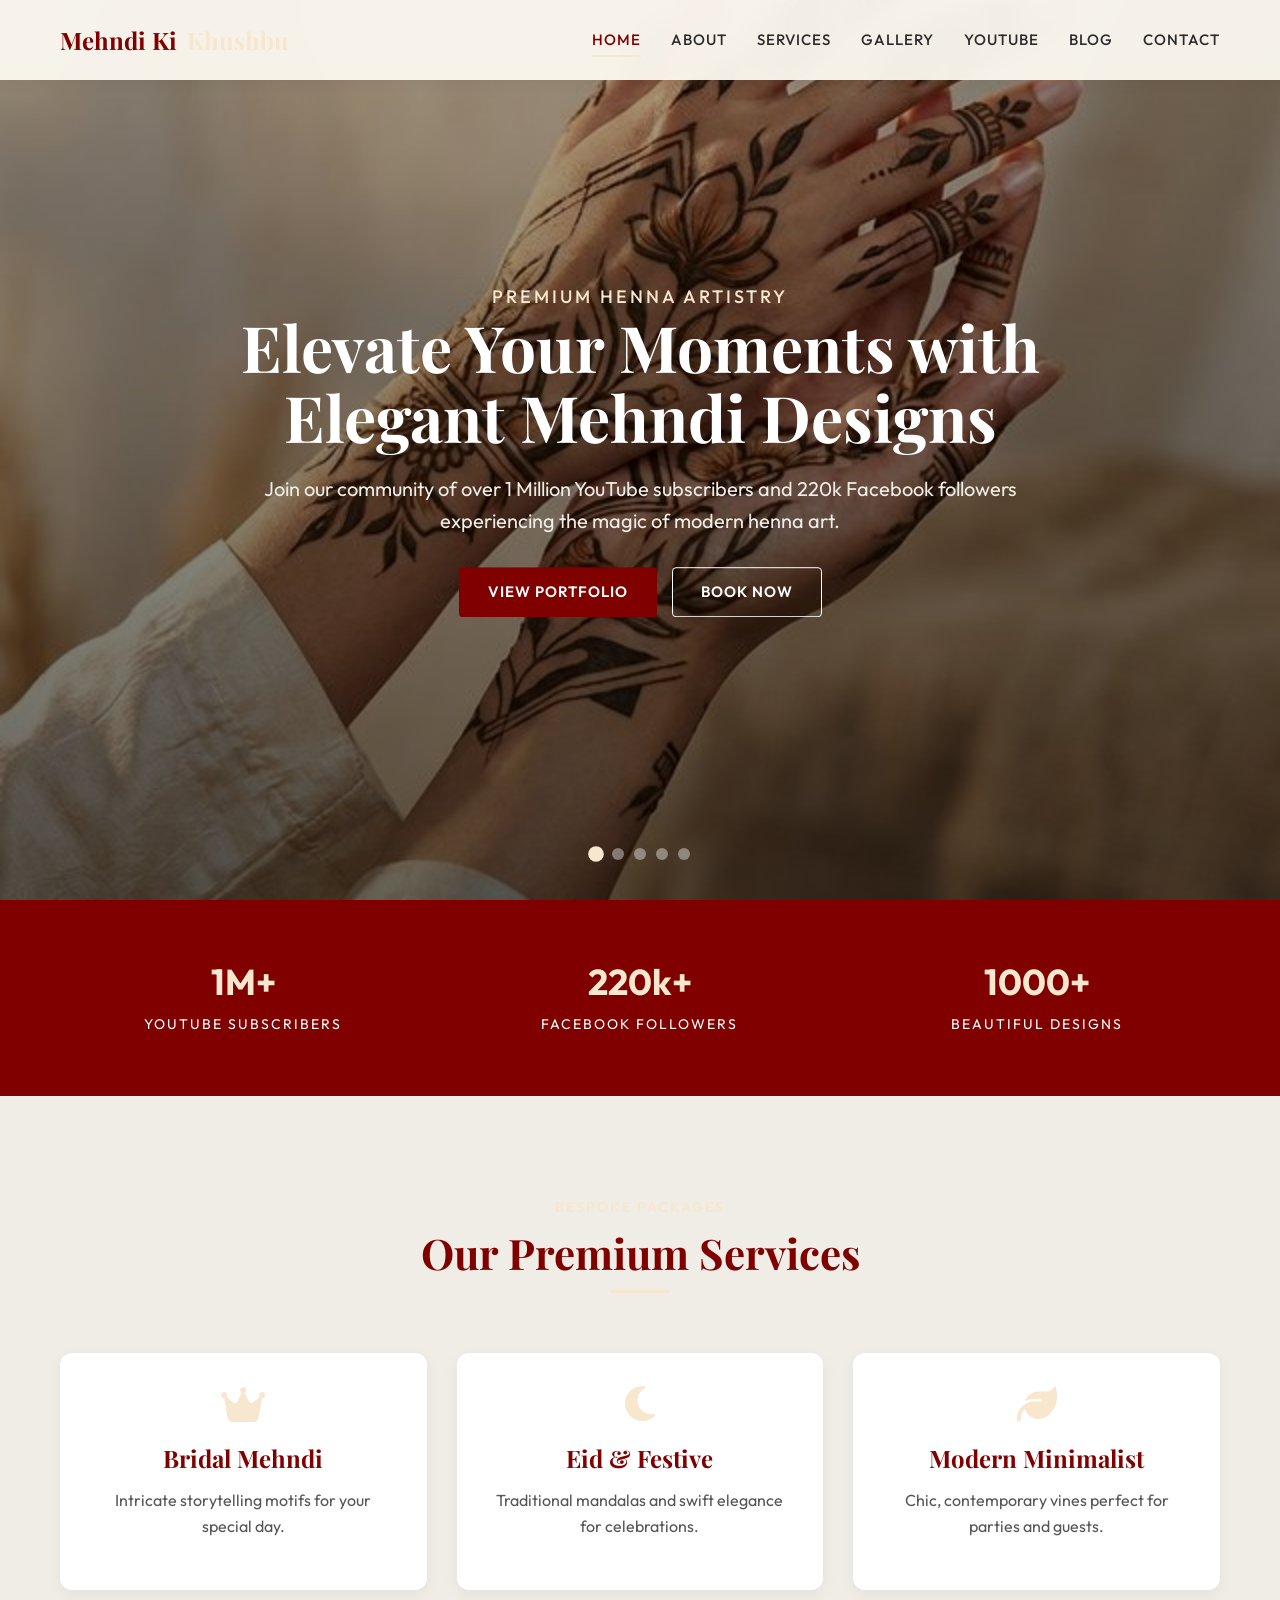
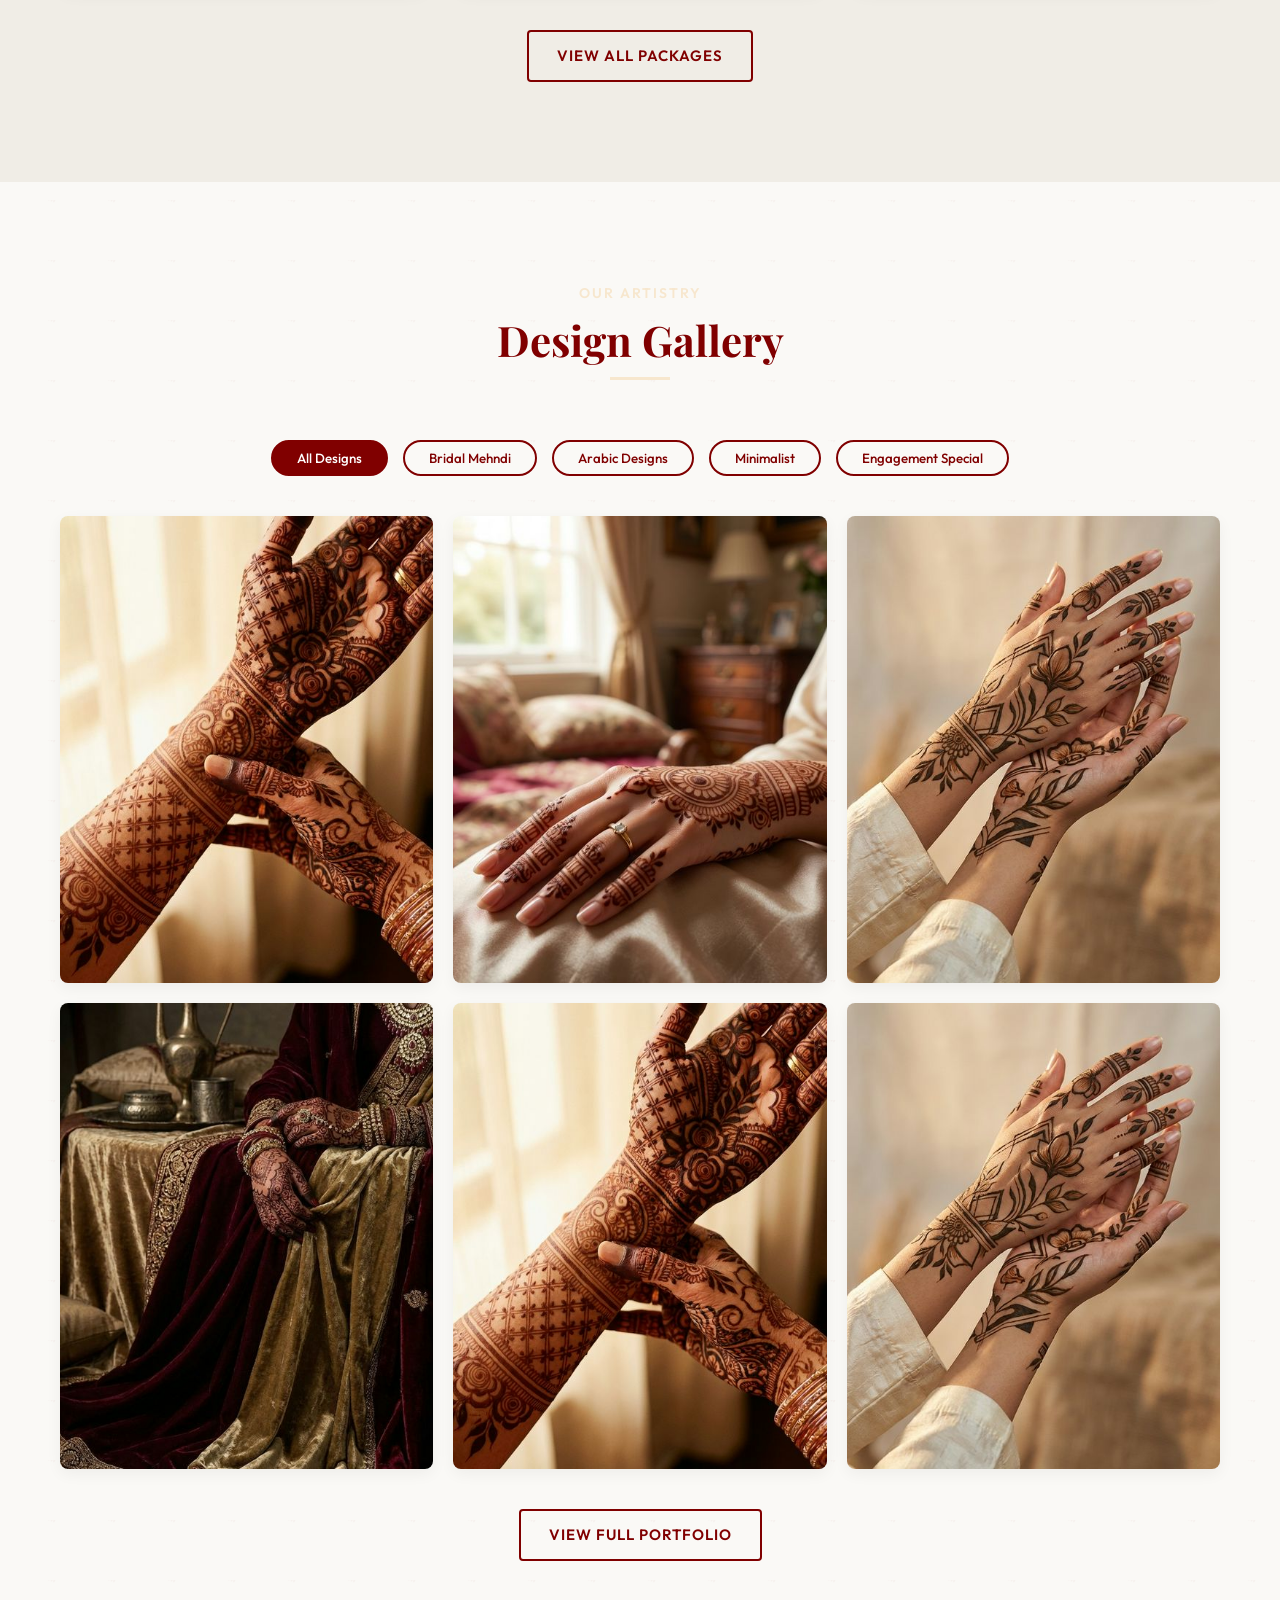
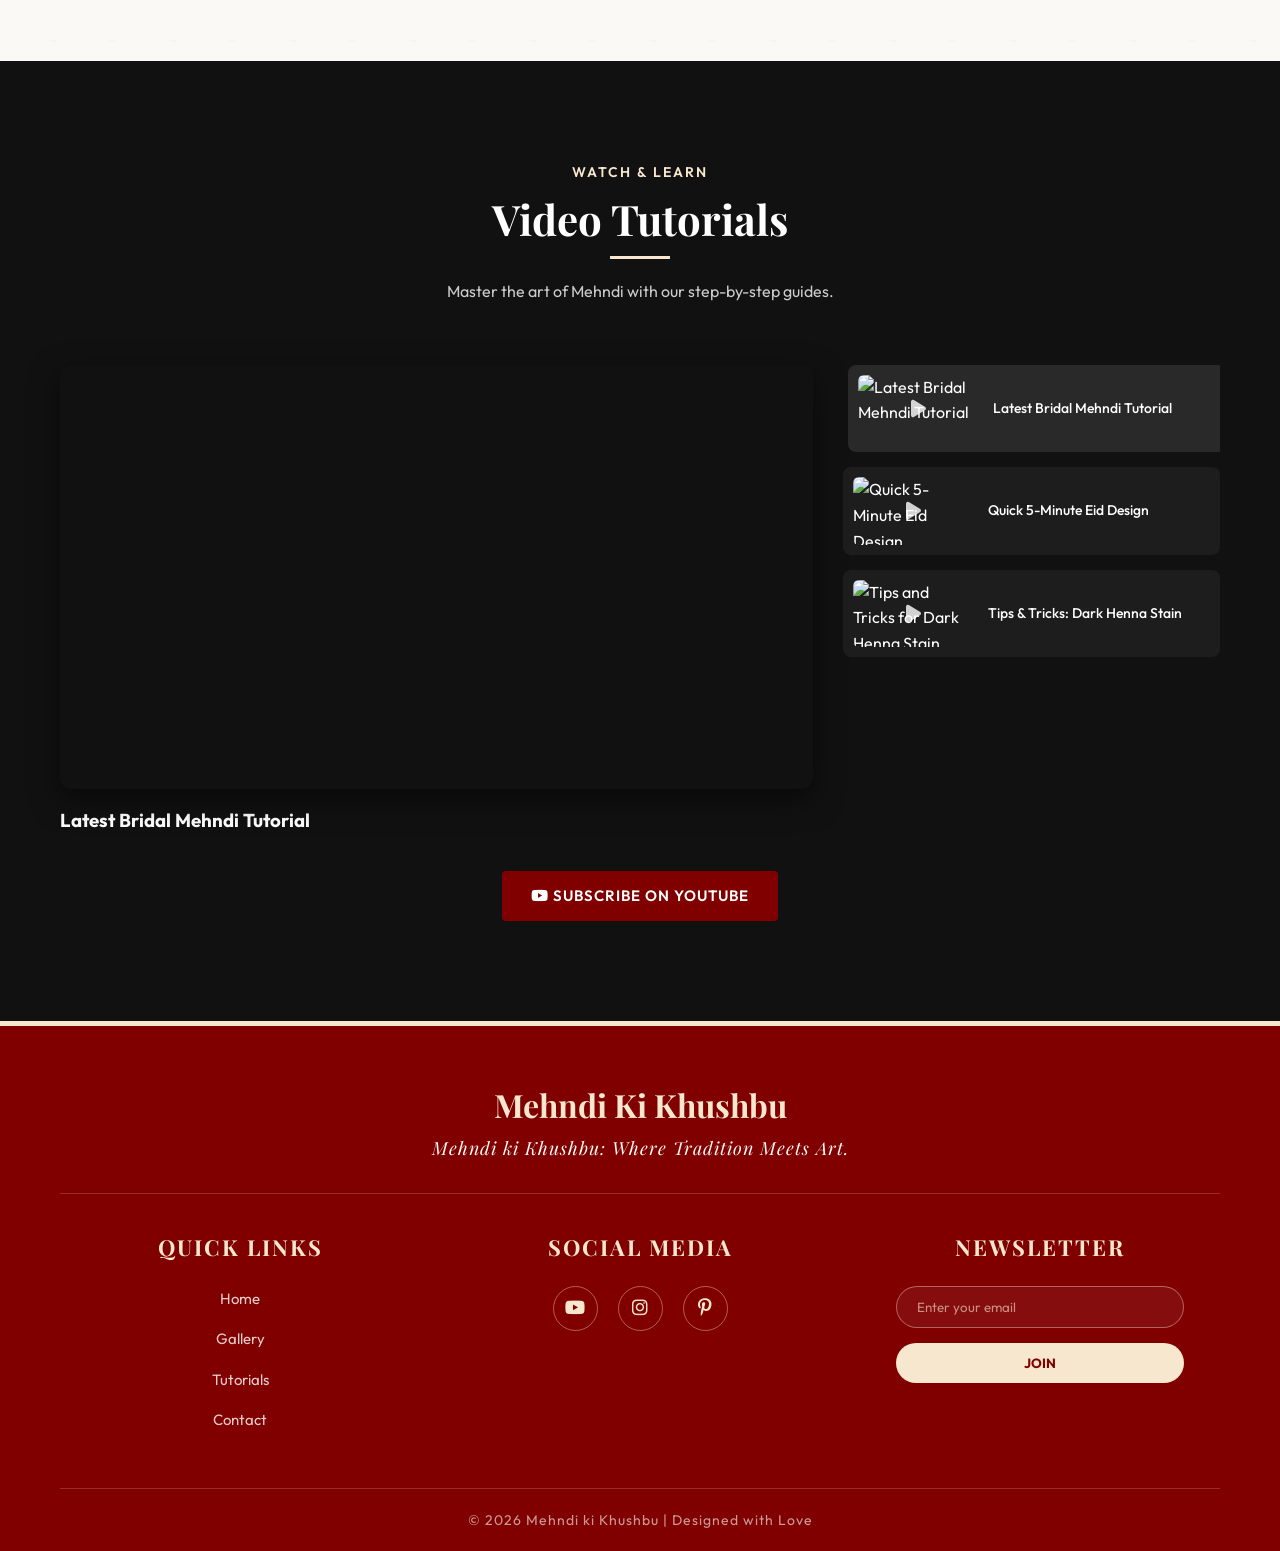
==== index.html @ a10ed9af "Updated UI and Gallery" ====
<!DOCTYPE html>
<html lang="en">

<head>
    <meta charset="UTF-8">
    <meta name="viewport" content="width=device-width, initial-scale=1.0">
    <title>Mehndi Ki Khushbu | Premium Modern Henna Artistry</title>
    <meta name="description"
        content="Discover premium, modern, and traditional Mehndi designs by Mehndi Ki Khushbu. Bridal, Eid, and party henna artistry.">
    <!-- Font Awesome for Icons -->
    <link rel="stylesheet" href="https://cdnjs.cloudflare.com/ajax/libs/font-awesome/6.4.0/css/all.min.css">
    <!-- Custom CSS -->
    <link rel="stylesheet" href="css/styles.css">
</head>

<body>

    <!-- Header Navigation -->
    <header>
        <div class="container nav-container">
            <a href="index.html" class="logo">
                Mehndi Ki <span>Khushbu</span>
            </a>

            <button class="mobile-menu-btn">
                <i class="fas fa-bars"></i>
            </button>

            <nav class="nav-links">
                <a href="index.html" class="active">Home</a>
                <a href="about.html">About</a>
                <a href="services.html">Services</a>
                <a href="gallery.html">Gallery</a>
                <a href="videos.html">YouTube</a>
                <a href="blog.html">Blog</a>
                <a href="contact.html">Contact</a>
            </nav>
        </div>
    </header>

    <!-- Main Content -->
    <main>

        <!-- Hero Section with Slider -->
        <section class="hero">
            <div class="slider">
                <!-- Using local custom Mehndi images -->
                <div class="slide" style="background-image: url('images/mehndi_slider1_1772017320580.png');"></div>
                <div class="slide" style="background-image: url('images/mehndi_slider2_1772017353486.png');"></div>
                <div class="slide" style="background-image: url('images/bridal_mehndi_1772016141203.png');"></div>
                <div class="slide" style="background-image: url('images/mehndi_slider3_1772017386917.png');"></div>
                <div class="slide" style="background-image: url('images/mehndi_slider1_1772017320580.png');"></div>
            </div>

            <div class="hero-content">
                <span class="hero-subtitle">Premium Henna Artistry</span>
                <h1 class="hero-title">Elevate Your Moments with Elegant Mehndi Designs</h1>
                <p class="hero-text">Join our community of over 1 Million YouTube subscribers and 220k Facebook
                    followers
                    experiencing the magic of modern henna art.</p>
                <div class="hero-buttons">
                    <a href="gallery.html" class="btn btn-primary">View Portfolio</a>
                    <a href="contact.html" class="btn btn-outline" style="color: white; border-color: white;">Book
                        Now</a>
                </div>
            </div>

            <div class="slider-controls">
                <span class="dot"></span>
                <span class="dot"></span>
                <span class="dot"></span>
                <span class="dot"></span>
                <span class="dot"></span>
            </div>
        </section>

        <!-- Stats Banner -->
        <section class="stats-section animate-on-scroll">
            <div class="container">
                <div class="stats-grid">
                    <div class="stat-item">
                        <h3>1M+</h3>
                        <p>YouTube Subscribers</p>
                    </div>
                    <div class="stat-item">
                        <h3>220k+</h3>
                        <p>Facebook Followers</p>
                    </div>
                    <div class="stat-item">
                        <h3>1000+</h3>
                        <p>Beautiful Designs</p>
                    </div>
                </div>
            </div>
        </section>

        <!-- Services Preview Section -->
        <section class="section animate-on-scroll" style="background-color: var(--color-bg-alt);">
            <div class="container">
                <div class="section-header">
                    <span class="section-subtitle">Bespoke Packages</span>
                    <h2 class="section-title">Our Premium Services</h2>
                </div>

                <div style="display: grid; grid-template-columns: repeat(auto-fit, minmax(300px, 1fr)); gap: 30px;">
                    <div class="glass-panel hover-glow"
                        style="padding: 30px; text-align: center; background-color: var(--color-white); border-radius: 12px; box-shadow: 0 5px 15px rgba(0,0,0,0.05);">
                        <i class="fas fa-crown"
                            style="font-size: 40px; color: var(--color-secondary); margin-bottom: 20px;"></i>
                        <h3
                            style="color: var(--color-primary); font-family: var(--font-heading); margin-bottom: 15px; font-size: 24px;">
                            Bridal Mehndi</h3>
                        <p style="color: var(--color-text-light); margin-bottom: 20px;">Intricate storytelling motifs
                            for
                            your special day.</p>
                    </div>
                    <div class="glass-panel hover-glow"
                        style="padding: 30px; text-align: center; background-color: var(--color-white); border-radius: 12px; box-shadow: 0 5px 15px rgba(0,0,0,0.05);">
                        <i class="fas fa-moon"
                            style="font-size: 40px; color: var(--color-secondary); margin-bottom: 20px;"></i>
                        <h3
                            style="color: var(--color-primary); font-family: var(--font-heading); margin-bottom: 15px; font-size: 24px;">
                            Eid & Festive</h3>
                        <p style="color: var(--color-text-light); margin-bottom: 20px;">Traditional mandalas and swift
                            elegance for celebrations.</p>
                    </div>
                    <div class="glass-panel hover-glow"
                        style="padding: 30px; text-align: center; background-color: var(--color-white); border-radius: 12px; box-shadow: 0 5px 15px rgba(0,0,0,0.05);">
                        <i class="fas fa-leaf"
                            style="font-size: 40px; color: var(--color-secondary); margin-bottom: 20px;"></i>
                        <h3
                            style="color: var(--color-primary); font-family: var(--font-heading); margin-bottom: 15px; font-size: 24px;">
                            Modern Minimalist</h3>
                        <p style="color: var(--color-text-light); margin-bottom: 20px;">Chic, contemporary vines perfect
                            for
                            parties and guests.</p>
                    </div>
                </div>

                <div style="text-align: center; margin-top: 40px;">
                    <a href="services.html" class="btn btn-outline" style="border-width: 2px;">View All Packages</a>
                </div>
            </div>
        </section>

        <!-- Image Gallery Section -->
        <section class="section animate-on-scroll">
            <div class="container">
                <div class="section-header">
                    <span class="section-subtitle">Our Artistry</span>
                    <h2 class="section-title">Design Gallery</h2>
                </div>

                <!-- Filter Buttons -->
                <div class="filter-container">
                    <button class="filter-btn active" data-filter="all">All Designs</button>
                    <button class="filter-btn" data-filter="bridal">Bridal Mehndi</button>
                    <button class="filter-btn" data-filter="arabic">Arabic Designs</button>
                    <button class="filter-btn" data-filter="minimalist">Minimalist</button>
                    <button class="filter-btn" data-filter="engagement">Engagement Special</button>
                </div>

                <div class="gallery-grid" id="home-gallery">
                    <!-- Item 1 -->
                    <div class="gallery-item" data-category="bridal">
                        <img src="images/bridal_mehndi_1772016141203.png"
                            alt="Intricate Bridal Mehndi design covering full hands">
                        <div class="gallery-overlay">
                            <h4>Royal Bridal Hands</h4>
                        </div>
                    </div>
                    <!-- Item 2 -->
                    <div class="gallery-item" data-category="arabic">
                        <img src="images/mehndi_slider2_1772017353486.png" alt="Classic Arabic Mandalas Mehndi design">
                        <div class="gallery-overlay">
                            <h4>Classic Arabic Mandalas</h4>
                        </div>
                    </div>
                    <!-- Item 3 -->
                    <div class="gallery-item" data-category="minimalist">
                        <img src="images/mehndi_slider1_1772017320580.png" alt="Chic Minimalist Vines Mehndi pattern">
                        <div class="gallery-overlay">
                            <h4>Chic Minimalist Vines</h4>
                        </div>
                    </div>
                    <!-- Item 4 -->
                    <div class="gallery-item" data-category="engagement">
                        <img src="images/mehndi_slider3_1772017386917.png"
                            alt="Elegant Engagement Mehndi with delicate details">
                        <div class="gallery-overlay">
                            <h4>Engagement Elegance</h4>
                        </div>
                    </div>
                    <!-- Item 5 -->
                    <div class="gallery-item" data-category="bridal">
                        <img src="images/bridal_mehndi_1772016141203.png"
                            alt="Heavy Bridal Extravaganza Mehndi pattern">
                        <div class="gallery-overlay">
                            <h4>Heavy Bridal Pattern</h4>
                        </div>
                    </div>
                    <!-- Item 6 -->
                    <div class="gallery-item" data-category="minimalist">
                        <img src="images/mehndi_slider1_1772017320580.png" alt="Modern Party Flair Mehndi minimalism">
                        <div class="gallery-overlay">
                            <h4>Modern Party Flair</h4>
                        </div>
                    </div>
                </div>

                <div style="text-align: center; margin-top: 40px;">
                    <a href="gallery.html" class="btn btn-outline" style="border-width: 2px;">View Full Portfolio</a>
                </div>
            </div>
        </section>

        <!-- Lightbox Structure -->
        <div id="lightbox" class="lightbox">
            <span class="lightbox-close">&times;</span>
            <img class="lightbox-content" id="lightbox-img" alt="Enlarged Mehndi design view">
            <div id="lightbox-caption"></div>
        </div>

        <!-- Video Tutorials Section -->
        <section class="section animate-on-scroll" style="background-color: #111; color: var(--color-white);">
            <div class="container">
                <div class="section-header">
                    <span class="section-subtitle" style="color: var(--color-secondary);">Watch & Learn</span>
                    <h2 class="section-title"
                        style="color: var(--color-white); border-bottom-color: var(--color-secondary);">Video Tutorials
                    </h2>
                    <p style="color: #ccc; margin-top: 20px;">Master the art of Mehndi with our step-by-step guides.</p>
                </div>

                <div class="video-tutorials-layout">
                    <!-- Left: Large Player -->
                    <div class="video-main">
                        <div class="video-wrapper">
                            <iframe id="main-video-player" src="https://www.youtube.com/embed/o9zlhizdVh0"
                                title="YouTube video player" frameborder="0"
                                allow="accelerometer; autoplay; clipboard-write; encrypted-media; gyroscope; picture-in-picture"
                                allowfullscreen></iframe>
                        </div>
                        <h3 id="main-video-title"
                            style="margin-top: 20px; font-family: var(--font-body); color: var(--color-white);">Latest
                            Bridal Mehndi Tutorial</h3>
                    </div>

                    <!-- Right: Thumbnails -->
                    <div class="video-playlist">
                        <!-- Thumbnail 1 -->
                        <div class="playlist-item" data-video="o9zlhizdVh0" data-title="Latest Bridal Mehndi Tutorial">
                            <div class="playlist-thumb">
                                <img src="https://img.youtube.com/vi/o9zlhizdVh0/mqdefault.jpg"
                                    alt="Latest Bridal Mehndi Tutorial">
                                <div class="play-icon"><i class="fas fa-play"></i></div>
                            </div>
                            <div class="playlist-info">
                                <h4>Latest Bridal Mehndi Tutorial</h4>
                            </div>
                        </div>

                        <!-- Thumbnail 2 -->
                        <div class="playlist-item" data-video="jrUmdb_kkbk" data-title="Quick 5-Minute Eid Design">
                            <div class="playlist-thumb">
                                <img src="https://img.youtube.com/vi/jrUmdb_kkbk/mqdefault.jpg"
                                    alt="Quick 5-Minute Eid Design">
                                <div class="play-icon"><i class="fas fa-play"></i></div>
                            </div>
                            <div class="playlist-info">
                                <h4>Quick 5-Minute Eid Design</h4>
                            </div>
                        </div>

                        <!-- Thumbnail 3 -->
                        <div class="playlist-item" data-video="w7HCeCWi7RE"
                            data-title="Tips & Tricks: Dark Henna Stain">
                            <div class="playlist-thumb">
                                <img src="https://img.youtube.com/vi/w7HCeCWi7RE/mqdefault.jpg"
                                    alt="Tips and Tricks for Dark Henna Stain Video Thumbnail">
                                <div class="play-icon"><i class="fas fa-play"></i></div>
                            </div>
                            <div class="playlist-info">
                                <h4>Tips & Tricks: Dark Henna Stain</h4>
                            </div>
                        </div>
                    </div>
                </div>

                <div style="text-align: center; margin-top: 40px;">
                    <a href="https://www.youtube.com/@MehndiKiKhushbu" target="_blank" class="btn btn-primary">
                        <i class="fab fa-youtube"></i> Subscribe on YouTube
                    </a>
                </div>
            </div>
        </section>

    </main>

    <!-- Footer -->
    <footer>
        <div class="container">
            <div class="footer-top">
                <h2 class="footer-logo">Mehndi Ki Khushbu</h2>
                <div class="footer-tagline">Mehndi ki Khushbu: Where Tradition Meets Art.</div>
            </div>

            <div class="footer-content">
                <div class="footer-links">
                    <h4>Quick Links</h4>
                    <ul>
                        <li><a href="index.html">Home</a></li>
                        <li><a href="gallery.html">Gallery</a></li>
                        <li><a href="videos.html">Tutorials</a></li>
                        <li><a href="contact.html">Contact</a></li>
                    </ul>
                </div>

                <div class="footer-social">
                    <h4>Social Media</h4>
                    <div class="social-icons">
                        <a href="https://www.youtube.com/@MehndiKiKhushbu" target="_blank" aria-label="YouTube"><i
                                class="fab fa-youtube"></i></a>
                        <a href="#" target="_blank" aria-label="Instagram"><i class="fab fa-instagram"></i></a>
                        <a href="#" target="_blank" aria-label="Pinterest"><i class="fab fa-pinterest-p"></i></a>
                    </div>
                </div>

                <div class="footer-newsletter">
                    <h4>Newsletter</h4>
                    <form class="newsletter-form"
                        onsubmit="event.preventDefault(); alert('Thank you for subscribing!');">
                        <input type="email" placeholder="Enter your email" required>
                        <button type="submit">Join</button>
                    </form>
                </div>
            </div>

            <div class="footer-bottom">
                <p>&copy; 2026 Mehndi ki Khushbu | Designed with Love</p>
            </div>
        </div>
    </footer>

    <!-- JS Scripts -->
    <script src="js/script.js"></script>
</body>

</html>
---- css/styles.css ----
@import url('https://fonts.googleapis.com/css2?family=Outfit:wght@300;400;500;600;700&family=Playfair+Display:ital,wght@0,400;0,600;0,700;1,400&display=swap');

:root {
  /* Colors */
  --color-primary: #800000;
  /* Deep Maroon */
  --color-primary-light: #990000;
  --color-secondary: #F7E7CE;
  /* Champagne Gold */
  --color-secondary-light: #fefcf8;
  /* Soft pastel gold */
  --color-bg: #FAF9F6;
  /* Off-White */
  --color-bg-alt: #f0ede6;
  --color-text: #2a2a2a;
  --color-text-light: #555555;
  --color-white: #ffffff;
  --color-glass: rgba(250, 249, 246, 0.85);
  /* For glassmorphism */

  /* Typography */
  --font-heading: 'Playfair Display', serif;
  --font-body: 'Outfit', sans-serif;

  /* Layout */
  --max-width: 1200px;
  --header-height: 80px;

  /* Transitions */
  --transition-fast: 0.2s ease;
  --transition-normal: 0.3s ease;
  --transition-slow: 0.5s ease;
}

* {
  margin: 0;
  padding: 0;
  box-sizing: border-box;
}

body {
  font-family: var(--font-body);
  color: var(--color-text);
  background-color: var(--color-bg);
  background-image: url("data:image/svg+xml,%3Csvg width='60' height='60' viewBox='0 0 60 60' xmlns='http://www.w3.org/2000/svg'%3E%3Cpath d='M54.627 0l.83.83-1.66 1.66-.83-.83.83-.83-.83-.83-1.66 1.66-.83-.83.83-.83-.83-.83-1.66 1.66-.83-.83.83-.83-.83-.83-1.66 1.66-.83-.83.83-.83-.83-.83-1.66 1.66-.83-.83.83-.83-.83-.83-1.66 1.66-.83-.83.83-.83-.83-.83-1.66 1.66-.83-.83.83-.83-.83-.83-1.66 1.66-.83-.83.83-.83-.83-.83-1.66 1.66-.83-.83.83-.83-.83-.83-1.66 1.66-.83-.83.83-.83-.83-.83-1.66 1.66-.83-.83.83-.83-.83-.83-1.66 1.66-.83-.83.83-.83-.83-.83-1.66 1.66-.83-.83.83-.83-.83-.83-1.66 1.66-.83-.83.83-.83-.83-.83-1.66 1.66-.83-.83.83-.83-.83-.83-1.66 1.66-.83-.83.83-.83-.83-.83-1.66 1.66-.83-.83.83-.83-.83-.83-1.66 1.66-.83-.83.83-.83-.83-.83-1.66 1.66-.83-.83.83-.83-.83-.83-1.66 1.66-.83-.83.83-.83-.83-.83-1.66 1.66-.83-.83.83-.83-.83-.83-1.66 1.66-.83-.83.83-.83-.83-.83-1.66 1.66-.83-.83.83-.83-.83-.83-1.66 1.66-.83-.83.83-.83-.83-.83-1.66 1.66-.83-.83.83-.83-.83-.83-1.66 1.66-.83-.83.83-.83-.83-.83-1.66 1.66-.83-.83.83-.83-.83-.83-1.66 1.66-.83-.83.83-.83-.83-.83-1.66 1.66-.83-.83.83-.83-.83-.83-1.66 1.66-.83-.83.83-.83-.83-.83-1.66 1.66-.83-.83.83-.83-.83-.83-1.66 1.66-.83-.83.83-.83-.83-.83-1.66 1.66-.83-.83.83-.83-.83-.83-1.66 1.66-.83-.83.83-.83-.83-.83-1.66 1.66-.83-.83.83-.83-.83-.83-1.66 1.66-.83-.83.83-.83-.83-.83-1.66 1.66-.83-.83.83-.83-.83-.83-1.66 1.66-.83-.83.83-.83-.83-.83-1.66 1.66-.83-.83.83-.83-.83-.83-1.66 1.66-.83-.83.83-.83-.83-.83-1.66 1.66-.83-.83.83-.83-.83-.83-1.66 1.66-.83-.83.83-.83-.83-.83-1.66 1.66-.83-.83.83-.83-.83-.83-1.66 1.66-.83-.83.83-.83-.83-.83-1.66 1.66-.83-.83.83-.83-.83-.83-1.66 1.66-.83-.83.83-.83-.83-.83-1.66 1.66-.83-.83.83-.83-.83-.83-1.66 1.66-.83-.83.83-.83-.83-.83-1.66 1.66-.83-.83.83-.83-.83-.83-1.66 1.66-.83-.83.83-.83-.83-.83-1.66 1.66-.83-.83.83-.83-.83-.83-1.66 1.66-.83-.83.83-.83-.83-.83-1.66 1.66-.83-.83.83-.83-.83-.83-1.66 1.66-.83-.83.83-.83-.83-.83-1.66 1.66-.83-.83.83-.83-.83-.83-1.66 1.66-.83-.83.83-.83-.83-.83-1.66 1.66-.83-.83.83-.83-.83-.83-1.66 1.66-.83-.83.83-.83-.83-.83-1.66 1.66-.83-.83.83-.83-.83-.83-1.66 1.66-.83-.83.83-.83-.83-.83-1.66 1.66-.83-.83.83-.83-.83-.83-1.66 1.66-.83-.83.83-.83-.83-.83-1.66 1.66-.83-.83.83-.83-.83-.83-1.66 1.66-.83-.83.83-.83-.83-.83-1.66 1.66-.83-.83.83-.83-.83-.83-1.66 1.66-.83-.83.83-.83-.83-.83-1.66 1.66-.83-.83.83-.83-.83-.83-1.66 1.66-' fill='%23800000' fill-opacity='0.03' fill-rule='evenodd'/%3E%3C/svg%3E");
  line-height: 1.6;
  overflow-x: hidden;
}

h1,
h2,
h3,
h4,
h5,
h6 {
  font-family: var(--font-heading);
  color: var(--color-primary);
  line-height: 1.2;
}

a {
  text-decoration: none;
  color: inherit;
  transition: color var(--transition-fast);
}

ul {
  list-style: none;
}

img {
  max-width: 100%;
  display: block;
}

.container {
  max-width: var(--max-width);
  margin: 0 auto;
  padding: 0 20px;
}

/* --- Header & Navigation --- */
header {
  position: fixed;
  top: 0;
  left: 0;
  width: 100%;
  height: var(--header-height);
  background-color: rgba(252, 249, 242, 0.95);
  backdrop-filter: blur(10px);
  box-shadow: 0 2px 15px rgba(0, 0, 0, 0.05);
  z-index: 1000;
  display: flex;
  align-items: center;
  transition: all var(--transition-normal);
}

.nav-container {
  display: flex;
  justify-content: space-between;
  align-items: center;
  width: 100%;
}

.logo {
  font-family: var(--font-heading);
  font-size: 24px;
  font-weight: 700;
  color: var(--color-primary);
  display: flex;
  align-items: center;
  gap: 10px;
}

.logo span {
  color: var(--color-secondary);
}

.nav-links {
  display: flex;
  gap: 30px;
}

.nav-links a {
  font-weight: 500;
  font-size: 15px;
  text-transform: uppercase;
  letter-spacing: 1px;
  position: relative;
}

.nav-links a::after {
  content: '';
  position: absolute;
  bottom: -5px;
  left: 0;
  width: 0;
  height: 2px;
  background-color: var(--color-secondary);
  transition: width var(--transition-normal);
}

.nav-links a:hover::after,
.nav-links a.active::after {
  width: 100%;
}

.nav-links a:hover,
.nav-links a.active {
  color: var(--color-primary);
}

.mobile-menu-btn {
  display: none;
  background: none;
  border: none;
  font-size: 24px;
  color: var(--color-primary);
  cursor: pointer;
}

/* --- Buttons --- */
.btn {
  display: inline-block;
  padding: 12px 28px;
  font-family: var(--font-body);
  font-weight: 600;
  font-size: 15px;
  text-transform: uppercase;
  letter-spacing: 1px;
  border-radius: 4px;
  cursor: pointer;
  transition: all var(--transition-normal);
  border: 1px solid transparent;
}

.btn-primary {
  background-color: var(--color-primary);
  color: var(--color-white);
}

.btn-primary:hover {
  background-color: var(--color-primary-light);
  transform: translateY(-2px);
  box-shadow: 0 4px 15px rgba(128, 0, 0, 0.3);
}

.btn-outline {
  background-color: transparent;
  color: var(--color-primary);
  border-color: var(--color-primary);
}

.btn-outline:hover {
  background-color: var(--color-primary);
  color: var(--color-white);
  transform: translateY(-2px);
}

/* --- Hero Slider --- */
.hero {
  position: relative;
  height: 100vh;
  margin-top: 0;
  /* Header overlaps slightly if transparent, or adjust margin */
  overflow: hidden;
  background-color: #000;
}

.slider {
  width: 100%;
  height: 100%;
  position: relative;
}

.slide {
  position: absolute;
  top: 0;
  left: 0;
  width: 100%;
  height: 100%;
  opacity: 0;
  transition: opacity 1s ease-in-out;
  background-size: cover;
  background-position: center;
}

.slide.active {
  opacity: 1;
}

/* Overlay to darken images for text readability */
.slide::after {
  content: '';
  position: absolute;
  top: 0;
  left: 0;
  width: 100%;
  height: 100%;
  background: linear-gradient(rgba(0, 0, 0, 0.3), rgba(0, 0, 0, 0.6));
}

.hero-content {
  position: absolute;
  top: 50%;
  left: 50%;
  transform: translate(-50%, -50%);
  text-align: center;
  z-index: 10;
  width: 90%;
  max-width: 800px;
}

.hero-subtitle {
  color: var(--color-secondary);
  font-size: clamp(14px, 2vw, 18px);
  text-transform: uppercase;
  letter-spacing: 3px;
  margin-bottom: 20px;
  font-weight: 500;
  opacity: 0;
  transform: translateY(20px);
  animation: fadeUp 0.8s forwards 0.3s;
}

.hero-title {
  color: var(--color-white);
  font-size: clamp(32px, 5vw, 64px);
  margin-bottom: 20px;
  font-weight: 700;
  line-height: 1.1;
  opacity: 0;
  transform: translateY(20px);
  animation: fadeUp 0.8s forwards 0.5s;
}

.hero-text {
  color: var(--color-bg-alt);
  font-size: clamp(16px, 2vw, 20px);
  margin-bottom: 30px;
  opacity: 0;
  transform: translateY(20px);
  animation: fadeUp 0.8s forwards 0.7s;
}

.hero-buttons {
  opacity: 0;
  transform: translateY(20px);
  animation: fadeUp 0.8s forwards 0.9s;
  display: flex;
  gap: 15px;
  justify-content: center;
}

.slider-controls {
  position: absolute;
  bottom: 40px;
  left: 50%;
  transform: translateX(-50%);
  z-index: 10;
  display: flex;
  gap: 10px;
}

.dot {
  width: 12px;
  height: 12px;
  border-radius: 50%;
  background-color: rgba(255, 255, 255, 0.4);
  cursor: pointer;
  transition: all var(--transition-fast);
}

.dot.active {
  background-color: var(--color-secondary);
  transform: scale(1.3);
}

@keyframes fadeUp {
  to {
    opacity: 1;
    transform: translateY(0);
  }
}

/* --- Stats Section --- */
.stats-section {
  padding: 60px 0;
  background-color: var(--color-primary);
  color: var(--color-white);
}

.stats-grid {
  display: grid;
  grid-template-columns: repeat(3, 1fr);
  gap: 30px;
  text-align: center;
}

.stat-item h3 {
  font-family: var(--font-body);
  font-size: 36px;
  color: var(--color-secondary);
  font-weight: 700;
  margin-bottom: 10px;
}

.stat-item p {
  text-transform: uppercase;
  letter-spacing: 2px;
  font-size: 14px;
}

/* --- Section Stylings --- */
.section {
  padding: 100px 0;
}

.section-header {
  text-align: center;
  margin-bottom: 60px;
}

.section-subtitle {
  color: var(--color-secondary);
  text-transform: uppercase;
  letter-spacing: 2px;
  font-size: 14px;
  font-weight: 600;
  margin-bottom: 10px;
  display: block;
}

.section-title {
  font-size: 42px;
  position: relative;
  display: inline-block;
  padding-bottom: 15px;
}

.section-title::after {
  content: '';
  position: absolute;
  bottom: 0;
  left: 50%;
  transform: translateX(-50%);
  width: 60px;
  height: 3px;
  background-color: var(--color-secondary);
}

/* --- Filter Buttons --- */
.filter-container {
  display: flex;
  justify-content: center;
  gap: 15px;
  margin-bottom: 40px;
  flex-wrap: wrap;
}

.filter-btn {
  background-color: transparent;
  border: 2px solid var(--color-primary);
  color: var(--color-primary);
  padding: 8px 24px;
  border-radius: 30px;
  font-family: var(--font-body);
  font-weight: 500;
  cursor: pointer;
  transition: all var(--transition-fast);
}

.filter-btn.active,
.filter-btn:hover {
  background-color: var(--color-primary);
  color: var(--color-white);
}

/* --- Featured Gallery --- */
.gallery-grid {
  display: grid;
  grid-template-columns: repeat(3, 1fr);
  gap: 20px;
}

.gallery-item {
  position: relative;
  border-radius: 8px;
  overflow: hidden;
  box-shadow: 0 5px 15px rgba(0, 0, 0, 0.05);
  cursor: pointer;
  aspect-ratio: 4/5;
}

.gallery-item img {
  width: 100%;
  height: 100%;
  object-fit: cover;
  transition: transform var(--transition-slow);
}

.gallery-overlay {
  position: absolute;
  top: 0;
  left: 0;
  width: 100%;
  height: 100%;
  background: linear-gradient(to top, rgba(128, 0, 0, 0.9), transparent 70%);
  display: flex;
  flex-direction: column;
  justify-content: flex-end;
  padding: 20px;
  opacity: 0;
  transition: opacity var(--transition-normal);
}

.gallery-item:hover img {
  transform: scale(1.05);
}

.gallery-item:hover .gallery-overlay {
  opacity: 1;
}

.gallery-overlay h4 {
  color: var(--color-white);
  font-size: 20px;
  transform: translateY(10px);
  transition: transform var(--transition-normal);
}

.gallery-item:hover .gallery-overlay h4 {
  transform: translateY(0);
}

/* --- Modern Luxury Footer --- */
footer {
  background-color: var(--color-primary);
  color: var(--color-white);
  padding: 60px 0 20px;
  border-top: 5px solid var(--color-secondary);
}

.footer-top {
  text-align: center;
  margin-bottom: 40px;
  border-bottom: 1px solid rgba(247, 231, 206, 0.2);
  padding-bottom: 30px;
}

.footer-logo {
  font-family: var(--font-heading);
  font-size: 32px;
  color: var(--color-secondary);
  margin-bottom: 10px;
}

.footer-tagline {
  color: var(--color-secondary-light);
  font-family: var(--font-heading);
  font-size: 18px;
  font-style: italic;
  letter-spacing: 1px;
}

.footer-content {
  display: grid;
  grid-template-columns: repeat(3, 1fr);
  gap: 40px;
  margin-bottom: 40px;
  text-align: center;
}

.footer-links h4,
.footer-social h4,
.footer-newsletter h4 {
  color: var(--color-secondary);
  font-family: var(--font-heading);
  font-size: 22px;
  margin-bottom: 25px;
  text-transform: uppercase;
  letter-spacing: 2px;
}

.footer-links ul li {
  margin-bottom: 15px;
}

.footer-links ul li a {
  color: var(--color-white);
  opacity: 0.8;
  font-size: 15px;
  transition: all var(--transition-fast);
}

.footer-links ul li a:hover {
  color: var(--color-secondary);
  opacity: 1;
  padding-left: 5px;
}

.footer-social .social-icons {
  display: flex;
  justify-content: center;
  gap: 20px;
}

.footer-social .social-icons a {
  width: 45px;
  height: 45px;
  border-radius: 50%;
  border: 1px solid rgba(247, 231, 206, 0.4);
  background-color: transparent;
  color: var(--color-secondary);
  display: flex;
  align-items: center;
  justify-content: center;
  font-size: 18px;
  transition: all var(--transition-normal);
}

.footer-social .social-icons a:hover {
  background-color: var(--color-secondary);
  color: var(--color-primary);
  transform: translateY(-5px);
}

.newsletter-form {
  display: flex;
  flex-direction: column;
  gap: 15px;
  align-items: center;
}

.newsletter-form input {
  width: 80%;
  max-width: 300px;
  padding: 12px 20px;
  border-radius: 30px;
  border: 1px solid rgba(247, 231, 206, 0.4);
  background: rgba(255, 255, 255, 0.05);
  color: var(--color-white);
  font-family: var(--font-body);
}

.newsletter-form input::placeholder {
  color: rgba(247, 231, 206, 0.6);
}

.newsletter-form input:focus {
  outline: none;
  border-color: var(--color-secondary);
  background: rgba(255, 255, 255, 0.1);
}

.newsletter-form button {
  width: 80%;
  max-width: 300px;
  padding: 12px;
  border-radius: 30px;
  border: none;
  background-color: var(--color-secondary);
  color: var(--color-primary);
  font-family: var(--font-body);
  font-weight: 700;
  text-transform: uppercase;
  cursor: pointer;
  transition: all var(--transition-fast);
}

.newsletter-form button:hover {
  background-color: var(--color-white);
  transform: translateY(-2px);
  box-shadow: 0 5px 15px rgba(247, 231, 206, 0.3);
}

.footer-bottom {
  text-align: center;
  padding-top: 20px;
  border-top: 1px solid rgba(247, 231, 206, 0.2);
  color: rgba(255, 255, 255, 0.6);
  font-size: 14px;
  letter-spacing: 1px;
}

/* --- Responsive --- */
@media (max-width: 768px) {
  .nav-links {
    position: fixed;
    top: var(--header-height);
    left: -100%;
    width: 100%;
    height: calc(100vh - var(--header-height));
    background-color: var(--color-bg);
    flex-direction: column;
    align-items: center;
    justify-content: center;
    transition: left var(--transition-normal);
  }

  .nav-links.active {
    left: 0;
  }

  .mobile-menu-btn {
    display: block;
  }

  .stats-grid {
    grid-template-columns: 1fr;
    gap: 20px;
  }

  .gallery-grid {
    grid-template-columns: repeat(2, 1fr);
  }
}

@media (max-width: 576px) {
  .gallery-grid {
    grid-template-columns: 1fr;
  }
}

/* --- Animations & Utilities --- */
.animate-on-scroll {
  opacity: 0;
  transform: translateY(30px);
  transition: all 0.8s cubic-bezier(0.16, 1, 0.3, 1);
}

.animate-on-scroll.is-visible {
  opacity: 1;
  transform: translateY(0);
}

.hover-glow {
  transition: all var(--transition-normal);
}

.hover-glow:hover {
  box-shadow: 0 0 15px rgba(212, 175, 55, 0.6);
  /* Gold glow */
}

.glass-panel {
  background: var(--color-glass);
  backdrop-filter: blur(12px);
  -webkit-backdrop-filter: blur(12px);
  border: 1px solid rgba(255, 255, 255, 0.3);
  border-radius: 12px;
}

/* --- Lightbox --- */
.lightbox {
  display: none;
  position: fixed;
  z-index: 2000;
  left: 0;
  top: 0;
  width: 100%;
  height: 100%;
  overflow: hidden;
  background-color: rgba(0, 0, 0, 0.9);
  opacity: 0;
  transition: opacity var(--transition-normal);
}

.lightbox.show {
  display: flex;
  flex-direction: column;
  justify-content: center;
  align-items: center;
  opacity: 1;
}

.lightbox-content {
  max-width: 90%;
  max-height: 80vh;
  border-radius: 8px;
  box-shadow: 0 0 20px rgba(0, 0, 0, 0.5);
  transform: scale(0.9);
  transition: transform var(--transition-normal);
}

.lightbox.show .lightbox-content {
  transform: scale(1);
}

.lightbox-close {
  position: absolute;
  top: 20px;
  right: 30px;
  color: #f1f1f1;
  font-size: 40px;
  font-weight: bold;
  cursor: pointer;
  transition: color 0.3s ease;
}

.lightbox-close:hover,
.lightbox-close:focus {
  color: var(--color-secondary);
  text-decoration: none;
  cursor: pointer;
}

#lightbox-caption {
  margin-top: 20px;
  color: #ccc;
  font-size: 20px;
  font-family: var(--font-heading);
  text-align: center;
}

/* --- Video Tutorials Layout --- */
.video-tutorials-layout {
  display: grid;
  grid-template-columns: 2fr 1fr;
  gap: 30px;
  margin-top: 40px;
}

.video-main .video-wrapper {
  position: relative;
  padding-bottom: 56.25%;
  /* 16:9 */
  height: 0;
  overflow: hidden;
  border-radius: 12px;
  box-shadow: 0 10px 30px rgba(0, 0, 0, 0.5);
}

.video-main .video-wrapper iframe {
  position: absolute;
  top: 0;
  left: 0;
  width: 100%;
  height: 100%;
}

.video-playlist {
  display: flex;
  flex-direction: column;
  gap: 15px;
  max-height: calc(100% - 40px);
  overflow-y: auto;
}

.video-playlist::-webkit-scrollbar {
  width: 6px;
}

.video-playlist::-webkit-scrollbar-track {
  background: #1a1a1a;
}

.video-playlist::-webkit-scrollbar-thumb {
  background: #333;
  border-radius: 3px;
}

.playlist-item {
  display: flex;
  gap: 15px;
  padding: 10px;
  background: rgba(255, 255, 255, 0.05);
  border-radius: 8px;
  cursor: pointer;
  transition: all var(--transition-fast);
  align-items: center;
}

.playlist-item:hover,
.playlist-item.active {
  background: rgba(255, 255, 255, 0.1);
  transform: translateX(5px);
}

.playlist-thumb {
  position: relative;
  width: 120px;
  flex-shrink: 0;
  border-radius: 6px;
  overflow: hidden;
  aspect-ratio: 16/9;
}

.playlist-thumb img {
  width: 100%;
  height: 100%;
  object-fit: cover;
}

.play-icon {
  position: absolute;
  top: 50%;
  left: 50%;
  transform: translate(-50%, -50%);
  color: var(--color-white);
  font-size: 20px;
  opacity: 0.8;
  transition: all var(--transition-fast);
}

.playlist-item:hover .play-icon {
  color: var(--color-secondary);
  opacity: 1;
  transform: translate(-50%, -50%) scale(1.1);
}

.playlist-info h4 {
  color: var(--color-white);
  font-size: 14px;
  font-family: var(--font-body);
  font-weight: 500;
  line-height: 1.4;
  margin: 0;
}

@media (max-width: 992px) {
  .video-tutorials-layout {
    grid-template-columns: 1fr;
  }

  .video-playlist {
    max-height: none;
  }
}

/* --- Booking Inquiry Form --- */
.booking-form-container {
  max-width: 800px;
  margin: 0 auto;
  background-color: var(--color-white);
  padding: 40px;
  border-radius: 12px;
  box-shadow: 0 10px 30px rgba(0, 0, 0, 0.05);
}

.minimal-form .form-grid {
  display: grid;
  grid-template-columns: 1fr 1fr;
  gap: 20px;
  margin-bottom: 30px;
}

.form-group label {
  display: block;
  font-family: var(--font-body);
  font-weight: 500;
  color: var(--color-text);
  margin-bottom: 8px;
  font-size: 14px;
}

.form-group input,
.form-group select {
  width: 100%;
  padding: 12px 15px;
  border: 1px solid #ddd;
  border-radius: 6px;
  font-family: var(--font-body);
  font-size: 15px;
  color: var(--color-text);
  transition: all var(--transition-fast);
  background-color: #fafafa;
}

.form-group input:focus,
.form-group select:focus {
  outline: none;
  border-color: var(--color-primary);
  background-color: var(--color-white);
  box-shadow: 0 0 0 3px rgba(102, 15, 43, 0.1);
}

.select-wrapper {
  position: relative;
}

.select-wrapper select {
  appearance: none;
  -webkit-appearance: none;
  cursor: pointer;
}

.select-icon {
  position: absolute;
  right: 15px;
  top: 50%;
  transform: translateY(-50%);
  color: #888;
  pointer-events: none;
}

.submit-btn {
  width: 100%;
  font-size: 16px;
  padding: 15px;
}

@media (max-width: 768px) {
  .minimal-form .form-grid {
    grid-template-columns: 1fr;
  }

  .booking-form-container {
    padding: 25px;
  }
}
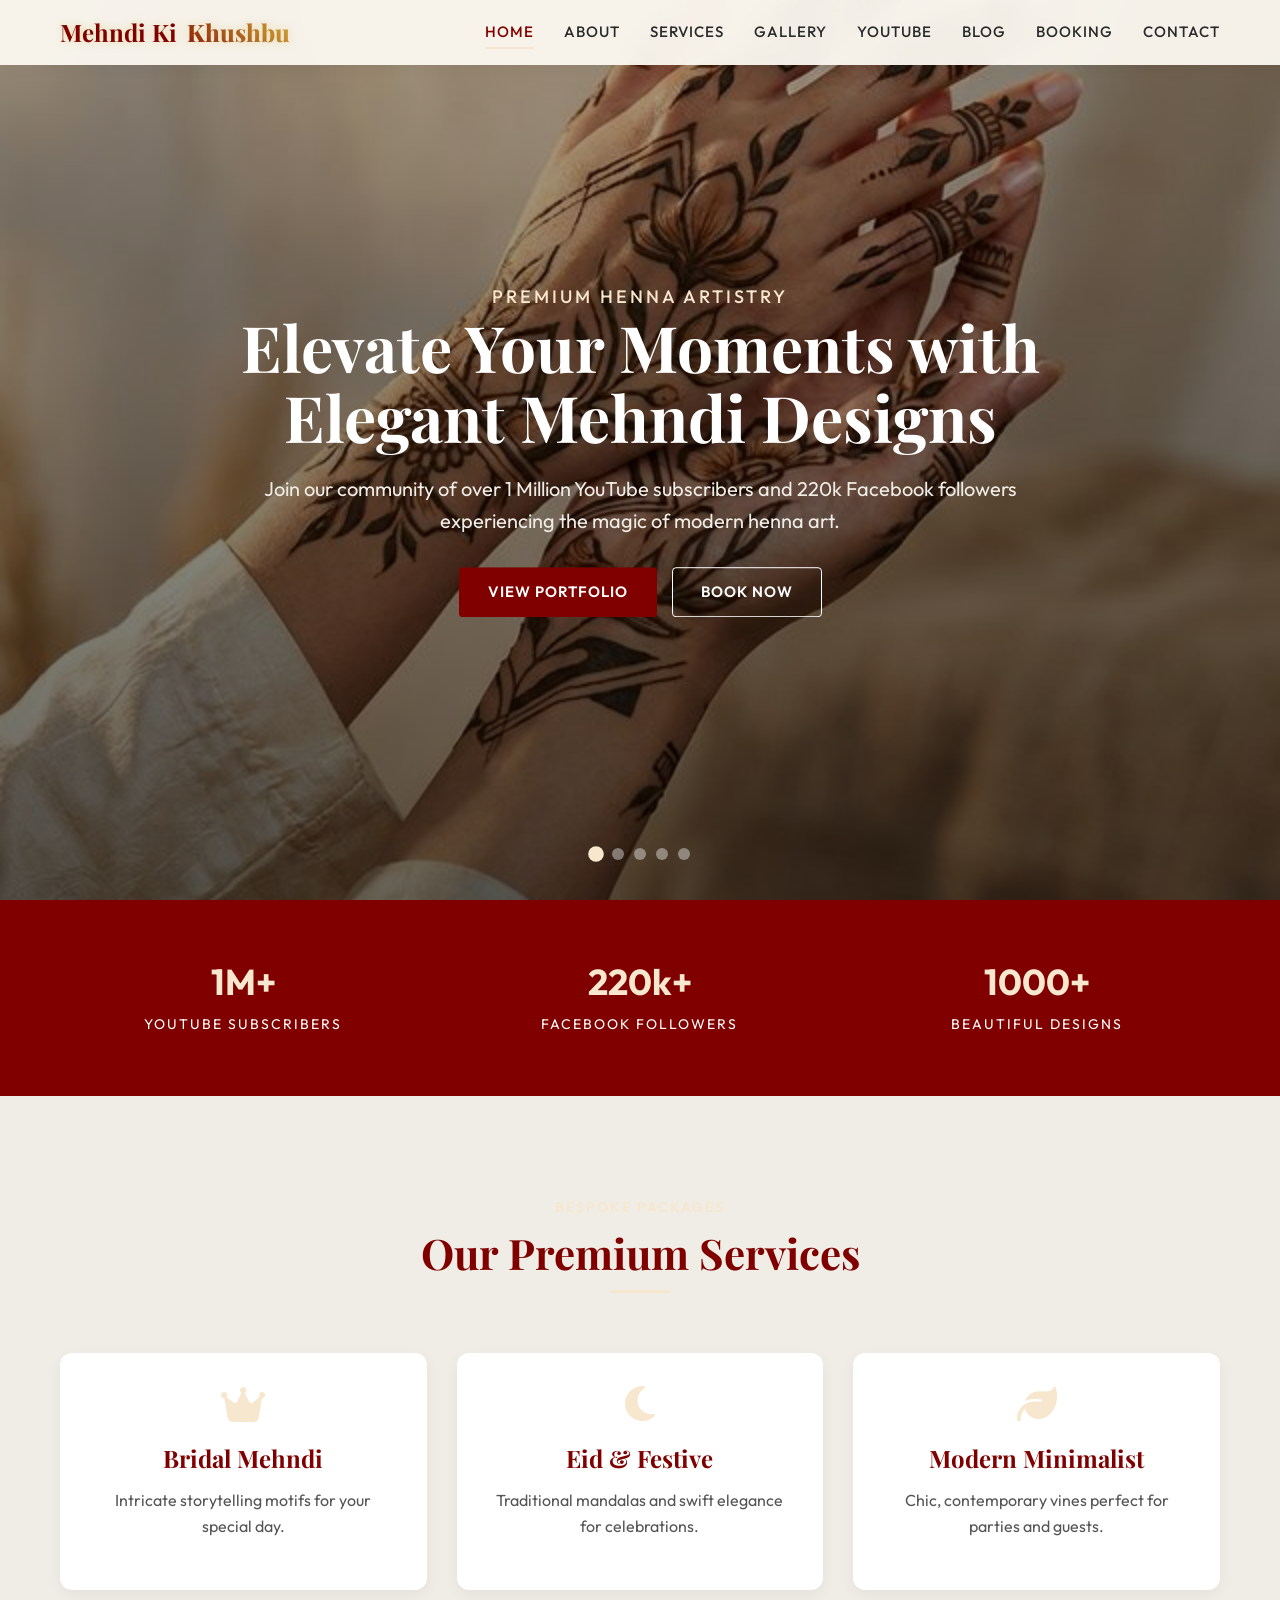
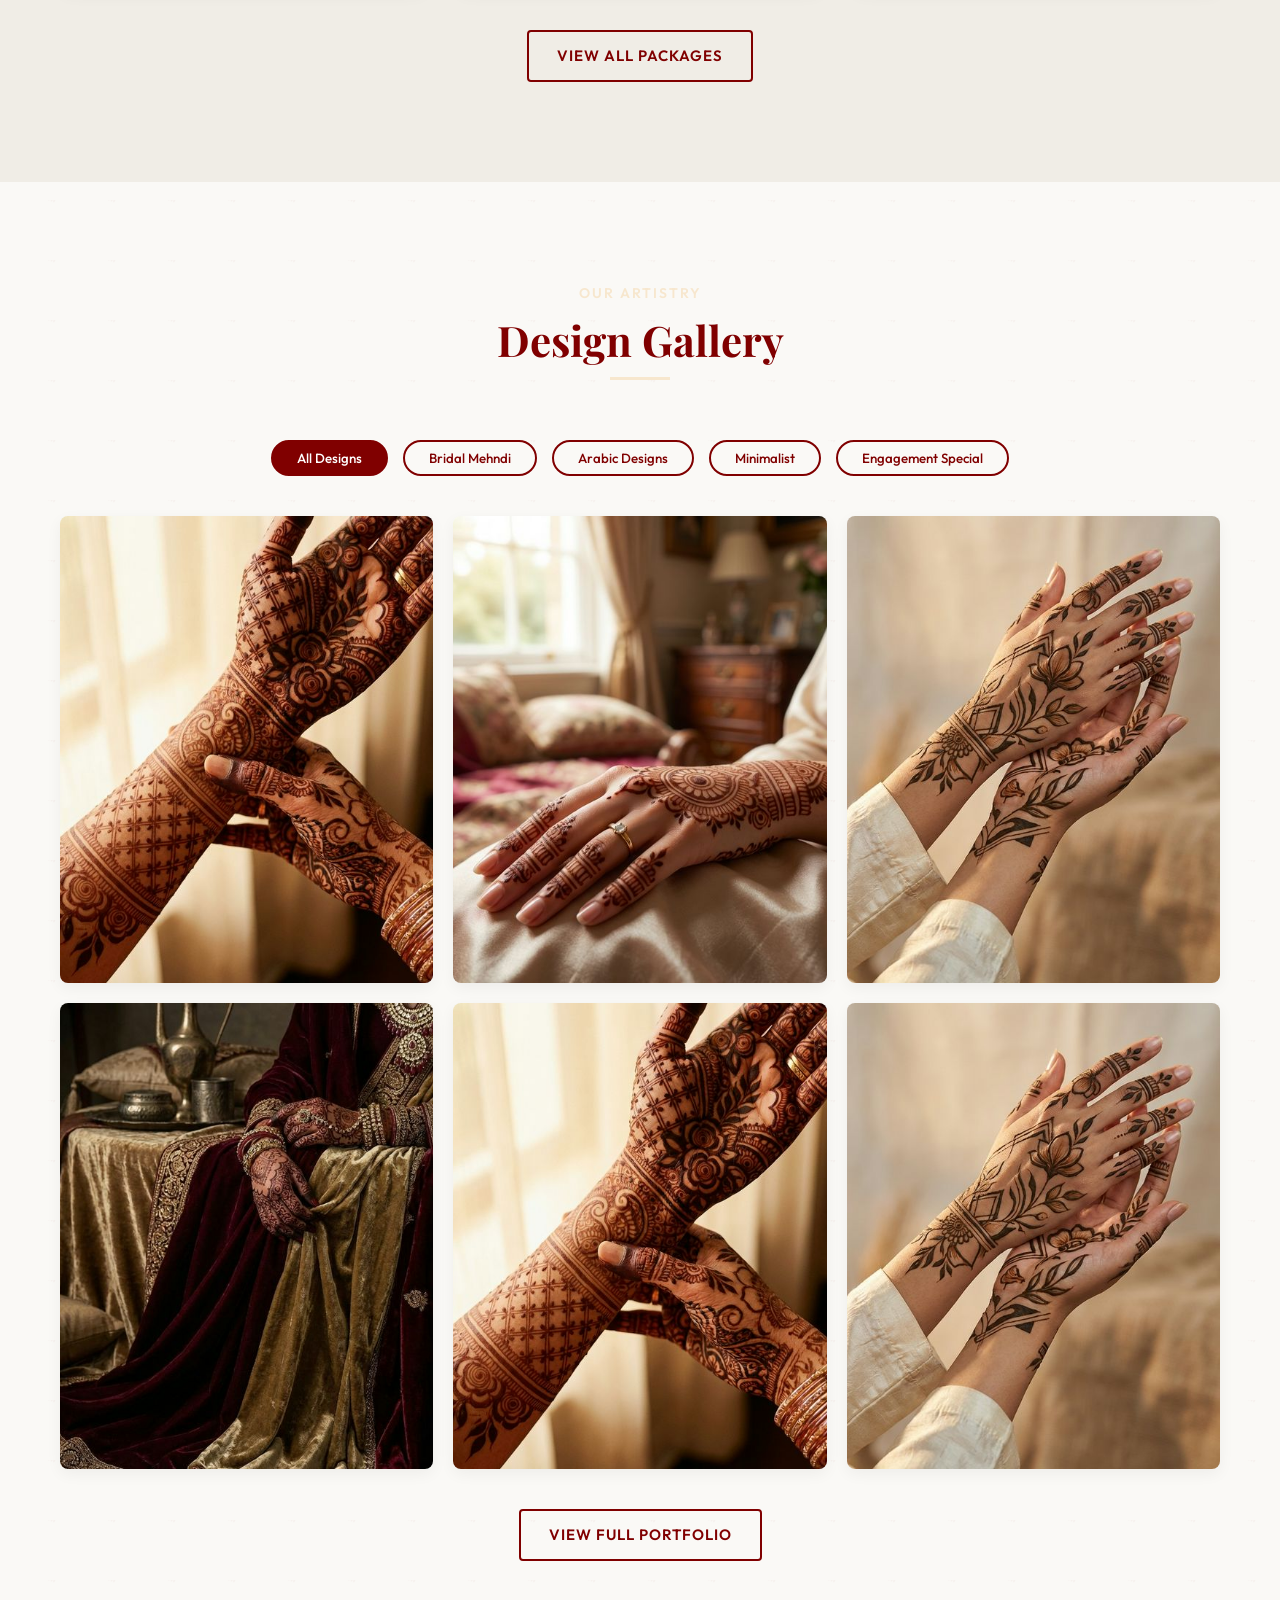
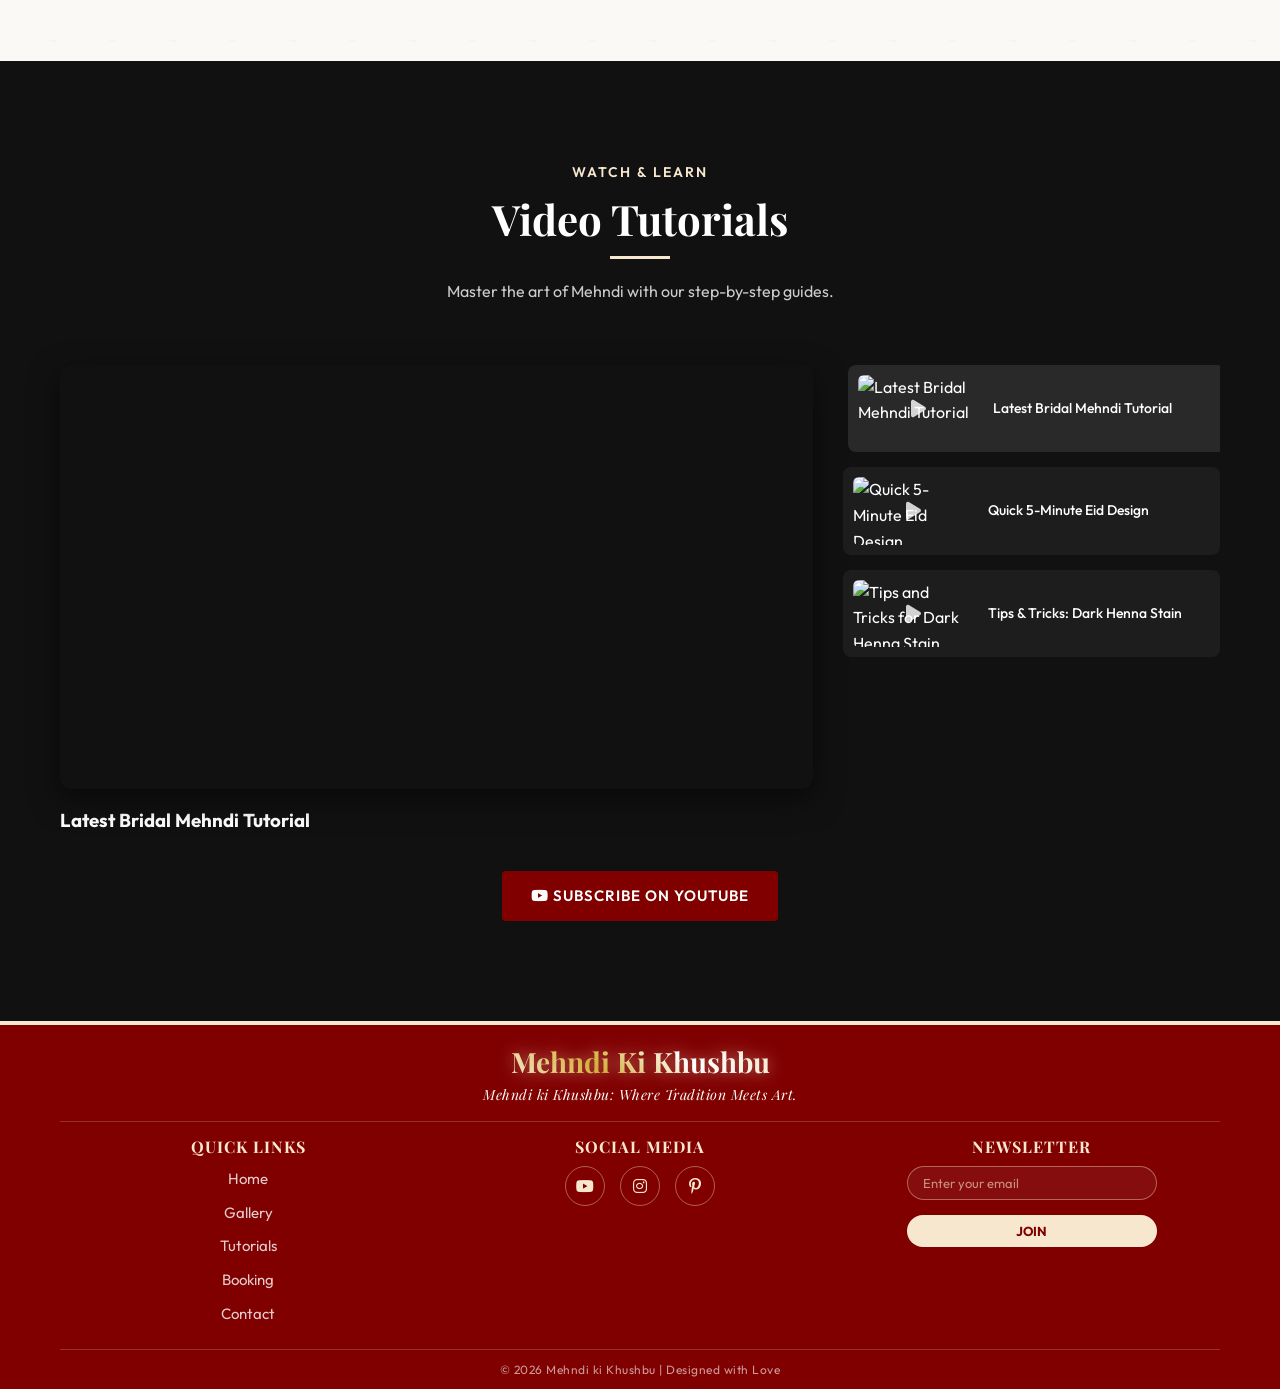
==== commit 767a09c3: "Add Booking page to menu and create booking.html" ====
--- a/index.html
+++ b/index.html
@@ -33,6 +33,7 @@
                 <a href="gallery.html">Gallery</a>
                 <a href="videos.html">YouTube</a>
                 <a href="blog.html">Blog</a>
+                <a href="booking.html">Booking</a>
                 <a href="contact.html">Contact</a>
             </nav>
         </div>
@@ -312,6 +313,7 @@
                         <li><a href="index.html">Home</a></li>
                         <li><a href="gallery.html">Gallery</a></li>
                         <li><a href="videos.html">Tutorials</a></li>
+                        <li><a href="booking.html">Booking</a></li>
                         <li><a href="contact.html">Contact</a></li>
                     </ul>
                 </div>
--- a/css/styles.css
+++ b/css/styles.css
@@ -24,7 +24,7 @@
 
   /* Layout */
   --max-width: 1200px;
-  --header-height: 80px;
+  --header-height: 65px;
 
   /* Transitions */
   --transition-fast: 0.2s ease;
@@ -110,10 +110,21 @@
   display: flex;
   align-items: center;
   gap: 10px;
+  text-shadow: 0 0 10px rgba(212, 175, 55, 0.4);
+  transition: text-shadow var(--transition-normal);
+}
+
+.logo:hover {
+  text-shadow: 0 0 15px rgba(212, 175, 55, 0.8);
 }
 
 .logo span {
-  color: var(--color-secondary);
+  background: linear-gradient(45deg, #800000, #D4AF37);
+  -webkit-background-clip: text;
+  background-clip: text;
+  -webkit-text-fill-color: transparent;
+  display: inline-block;
+  font-weight: 800;
 }
 
 .nav-links {
@@ -477,37 +488,48 @@
 footer {
   background-color: var(--color-primary);
   color: var(--color-white);
-  padding: 60px 0 20px;
-  border-top: 5px solid var(--color-secondary);
+  padding: 20px 0 10px;
+  border-top: 4px solid var(--color-secondary);
 }
 
 .footer-top {
   text-align: center;
-  margin-bottom: 40px;
+  margin-bottom: 15px;
   border-bottom: 1px solid rgba(247, 231, 206, 0.2);
-  padding-bottom: 30px;
+  padding-bottom: 15px;
 }
 
 .footer-logo {
   font-family: var(--font-heading);
-  font-size: 32px;
-  color: var(--color-secondary);
-  margin-bottom: 10px;
+  font-size: 28px;
+  font-weight: 700;
+  margin-bottom: 5px;
+  background: linear-gradient(45deg, #F7E7CE, #D4AF37, #FFFFFF, #F7E7CE);
+  -webkit-background-clip: text;
+  background-clip: text;
+  -webkit-text-fill-color: transparent;
+  display: inline-block;
+  filter: drop-shadow(0 0 8px rgba(247, 231, 206, 0.5));
+  transition: filter var(--transition-normal);
+}
+
+.footer-logo:hover {
+  filter: drop-shadow(0 0 15px rgba(247, 231, 206, 0.9));
 }
 
 .footer-tagline {
   color: var(--color-secondary-light);
   font-family: var(--font-heading);
-  font-size: 18px;
+  font-size: 14px;
   font-style: italic;
-  letter-spacing: 1px;
+  letter-spacing: 0.5px;
 }
 
 .footer-content {
   display: grid;
   grid-template-columns: repeat(3, 1fr);
-  gap: 40px;
-  margin-bottom: 40px;
+  gap: 15px;
+  margin-bottom: 15px;
   text-align: center;
 }
 
@@ -516,14 +538,14 @@
 .footer-newsletter h4 {
   color: var(--color-secondary);
   font-family: var(--font-heading);
-  font-size: 22px;
-  margin-bottom: 25px;
+  font-size: 16px;
+  margin-bottom: 10px;
   text-transform: uppercase;
-  letter-spacing: 2px;
+  letter-spacing: 1px;
 }
 
 .footer-links ul li {
-  margin-bottom: 15px;
+  margin-bottom: 8px;
 }
 
 .footer-links ul li a {
@@ -542,12 +564,12 @@
 .footer-social .social-icons {
   display: flex;
   justify-content: center;
-  gap: 20px;
+  gap: 15px;
 }
 
 .footer-social .social-icons a {
-  width: 45px;
-  height: 45px;
+  width: 40px;
+  height: 40px;
   border-radius: 50%;
   border: 1px solid rgba(247, 231, 206, 0.4);
   background-color: transparent;
@@ -555,7 +577,7 @@
   display: flex;
   align-items: center;
   justify-content: center;
-  font-size: 18px;
+  font-size: 16px;
   transition: all var(--transition-normal);
 }
 
@@ -573,14 +595,15 @@
 }
 
 .newsletter-form input {
-  width: 80%;
-  max-width: 300px;
-  padding: 12px 20px;
-  border-radius: 30px;
+  width: 90%;
+  max-width: 250px;
+  padding: 8px 15px;
+  border-radius: 20px;
   border: 1px solid rgba(247, 231, 206, 0.4);
   background: rgba(255, 255, 255, 0.05);
   color: var(--color-white);
   font-family: var(--font-body);
+  font-size: 13px;
 }
 
 .newsletter-form input::placeholder {
@@ -594,15 +617,16 @@
 }
 
 .newsletter-form button {
-  width: 80%;
-  max-width: 300px;
-  padding: 12px;
-  border-radius: 30px;
+  width: 90%;
+  max-width: 250px;
+  padding: 8px;
+  border-radius: 20px;
   border: none;
   background-color: var(--color-secondary);
   color: var(--color-primary);
   font-family: var(--font-body);
   font-weight: 700;
+  font-size: 13px;
   text-transform: uppercase;
   cursor: pointer;
   transition: all var(--transition-fast);
@@ -616,11 +640,11 @@
 
 .footer-bottom {
   text-align: center;
-  padding-top: 20px;
+  padding-top: 10px;
   border-top: 1px solid rgba(247, 231, 206, 0.2);
   color: rgba(255, 255, 255, 0.6);
-  font-size: 14px;
-  letter-spacing: 1px;
+  font-size: 12px;
+  letter-spacing: 0.5px;
 }
 
 /* --- Responsive --- */
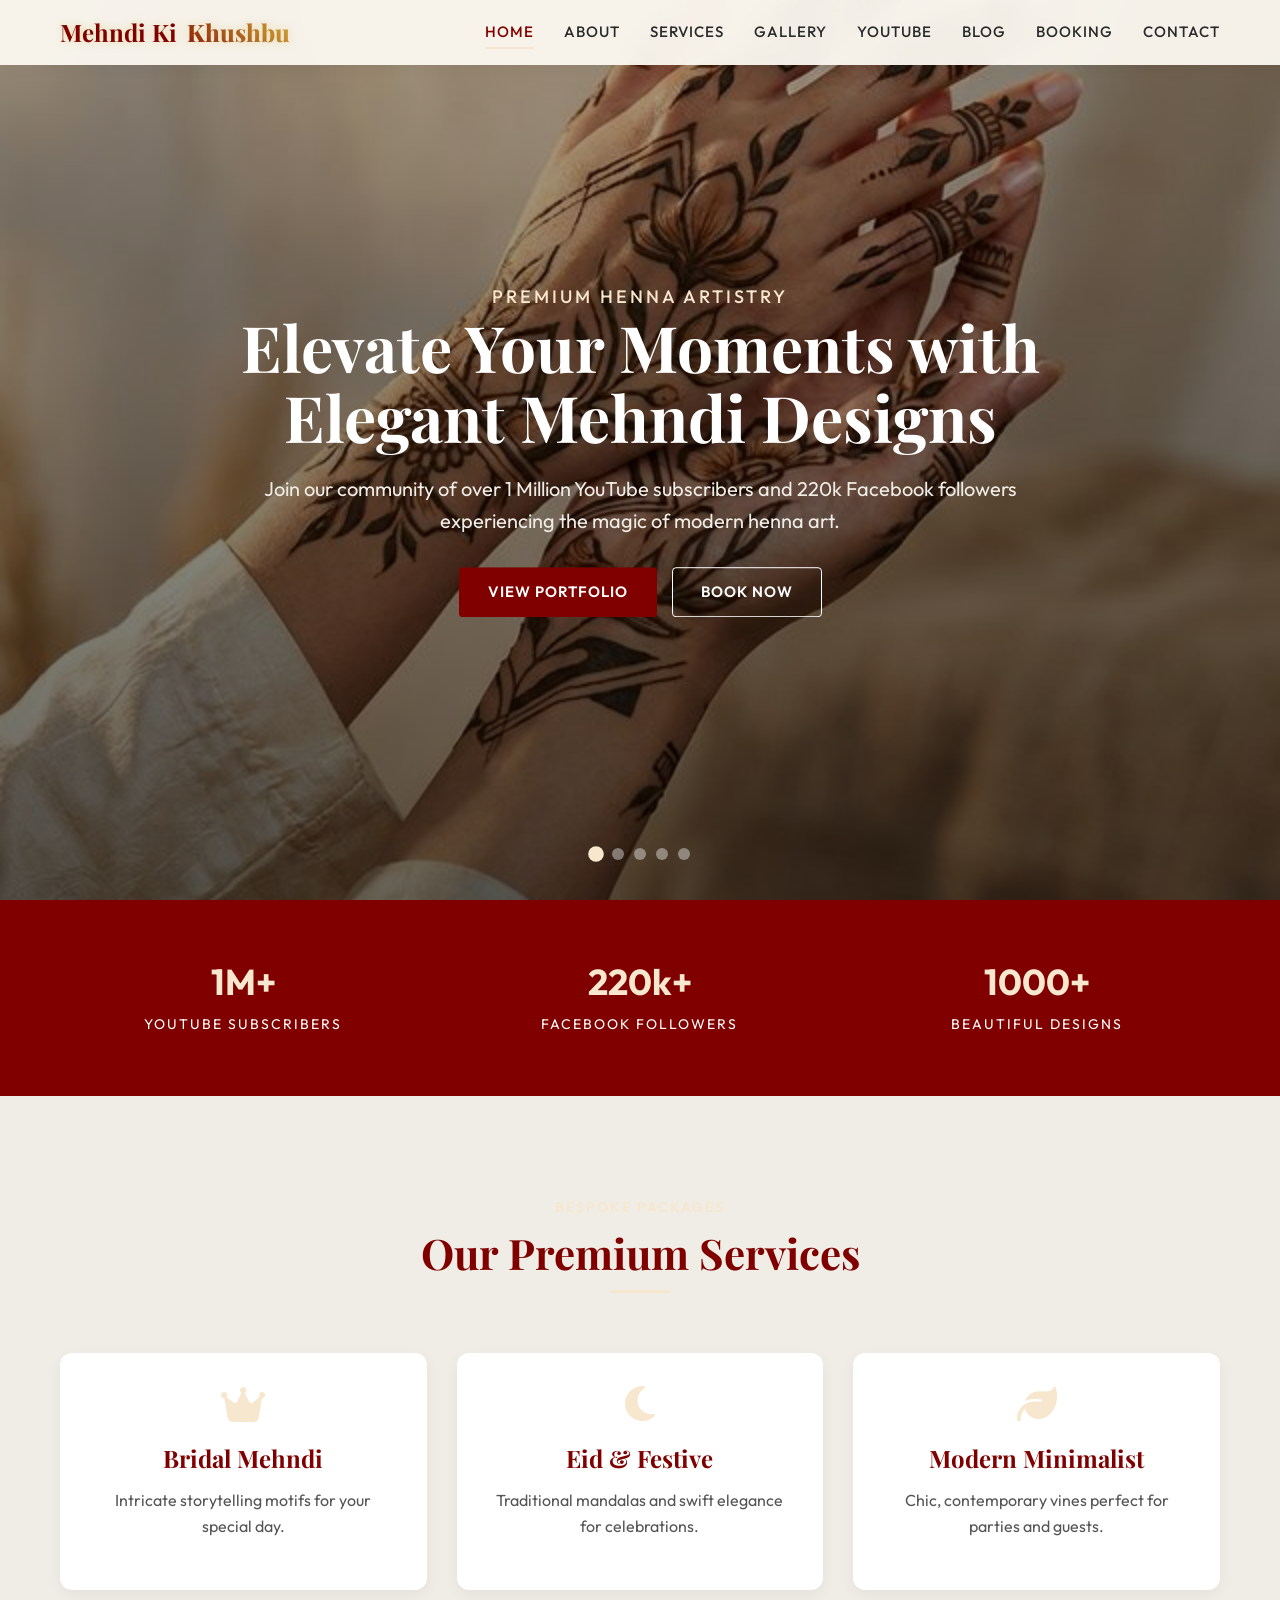
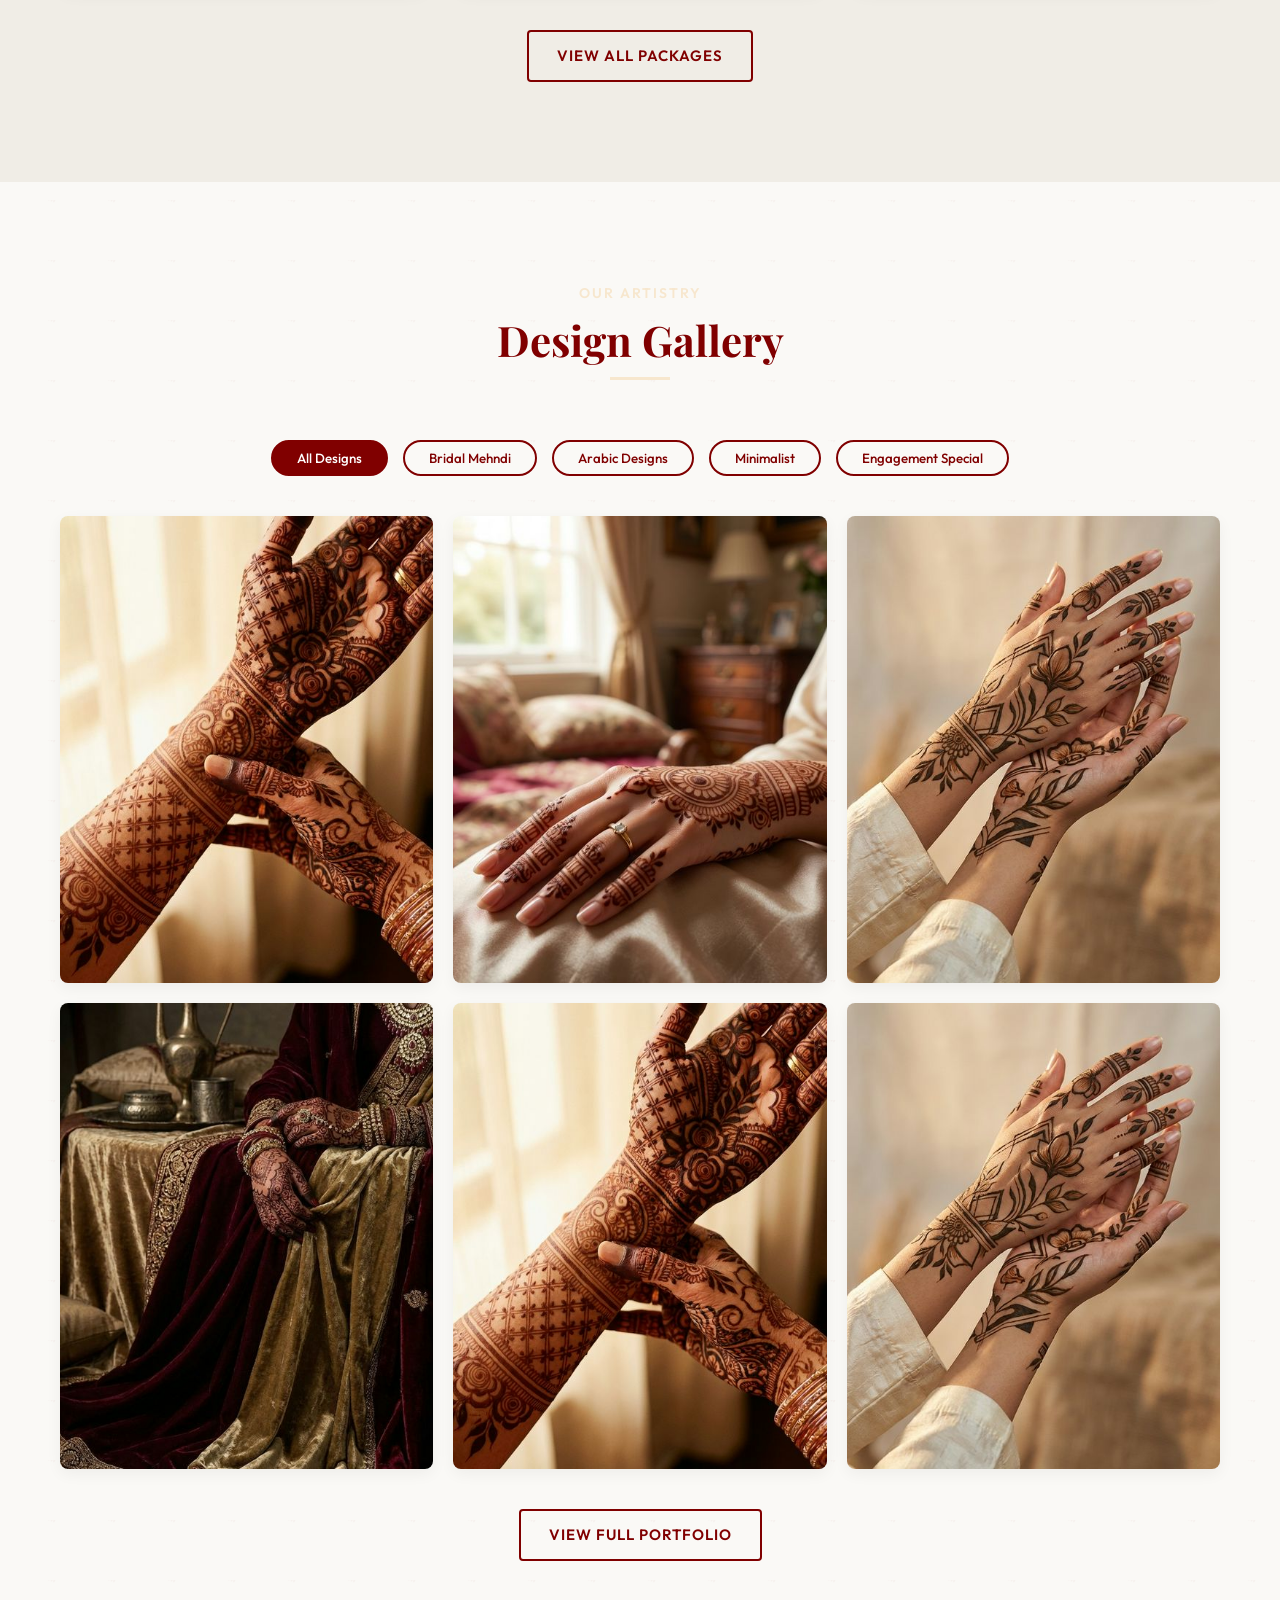
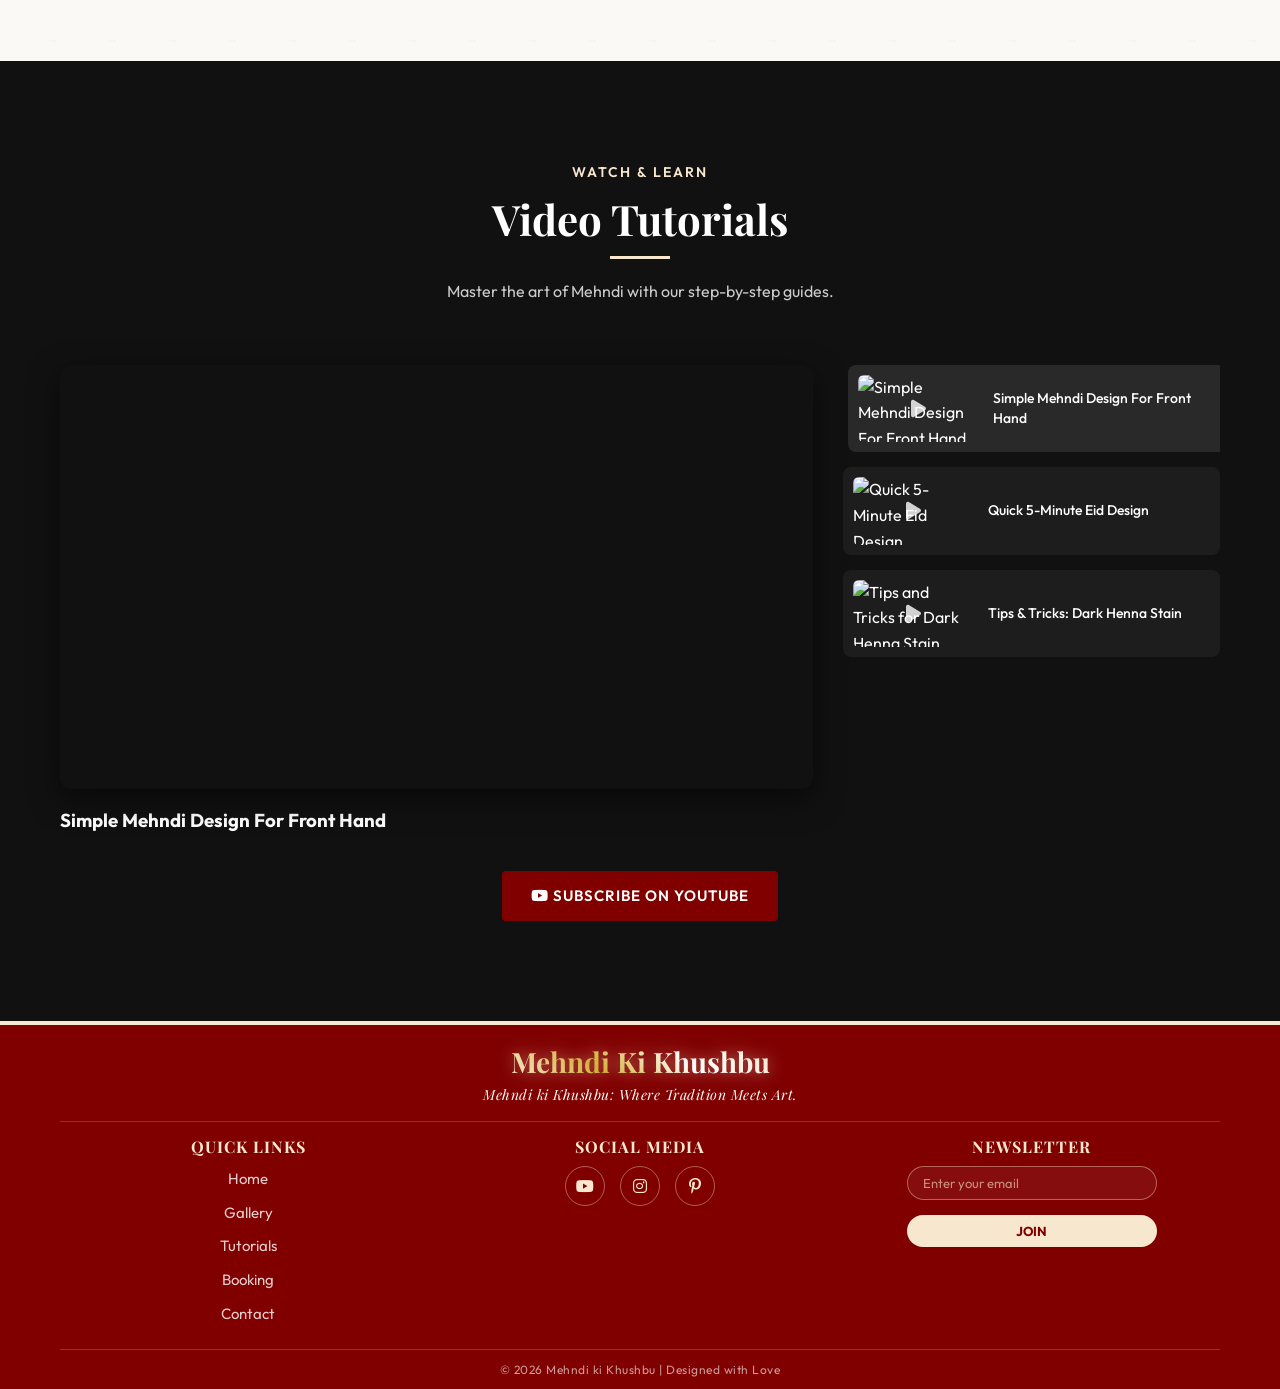
==== commit def5e0b4: "Update homepage YouTube video to 6u2a2WhsWvA" ====
--- a/index.html
+++ b/index.html
@@ -237,27 +237,28 @@
                     <!-- Left: Large Player -->
                     <div class="video-main">
                         <div class="video-wrapper">
-                            <iframe id="main-video-player" src="https://www.youtube.com/embed/o9zlhizdVh0"
+                            <iframe id="main-video-player" src="https://www.youtube.com/embed/6u2a2WhsWvA"
                                 title="YouTube video player" frameborder="0"
                                 allow="accelerometer; autoplay; clipboard-write; encrypted-media; gyroscope; picture-in-picture"
                                 allowfullscreen></iframe>
                         </div>
                         <h3 id="main-video-title"
-                            style="margin-top: 20px; font-family: var(--font-body); color: var(--color-white);">Latest
-                            Bridal Mehndi Tutorial</h3>
+                            style="margin-top: 20px; font-family: var(--font-body); color: var(--color-white);">Simple
+                            Mehndi Design For Front Hand</h3>
                     </div>
 
                     <!-- Right: Thumbnails -->
                     <div class="video-playlist">
                         <!-- Thumbnail 1 -->
-                        <div class="playlist-item" data-video="o9zlhizdVh0" data-title="Latest Bridal Mehndi Tutorial">
+                        <div class="playlist-item" data-video="6u2a2WhsWvA"
+                            data-title="Simple Mehndi Design For Front Hand">
                             <div class="playlist-thumb">
-                                <img src="https://img.youtube.com/vi/o9zlhizdVh0/mqdefault.jpg"
-                                    alt="Latest Bridal Mehndi Tutorial">
+                                <img src="https://img.youtube.com/vi/6u2a2WhsWvA/mqdefault.jpg"
+                                    alt="Simple Mehndi Design For Front Hand">
                                 <div class="play-icon"><i class="fas fa-play"></i></div>
                             </div>
                             <div class="playlist-info">
-                                <h4>Latest Bridal Mehndi Tutorial</h4>
+                                <h4>Simple Mehndi Design For Front Hand</h4>
                             </div>
                         </div>
 
